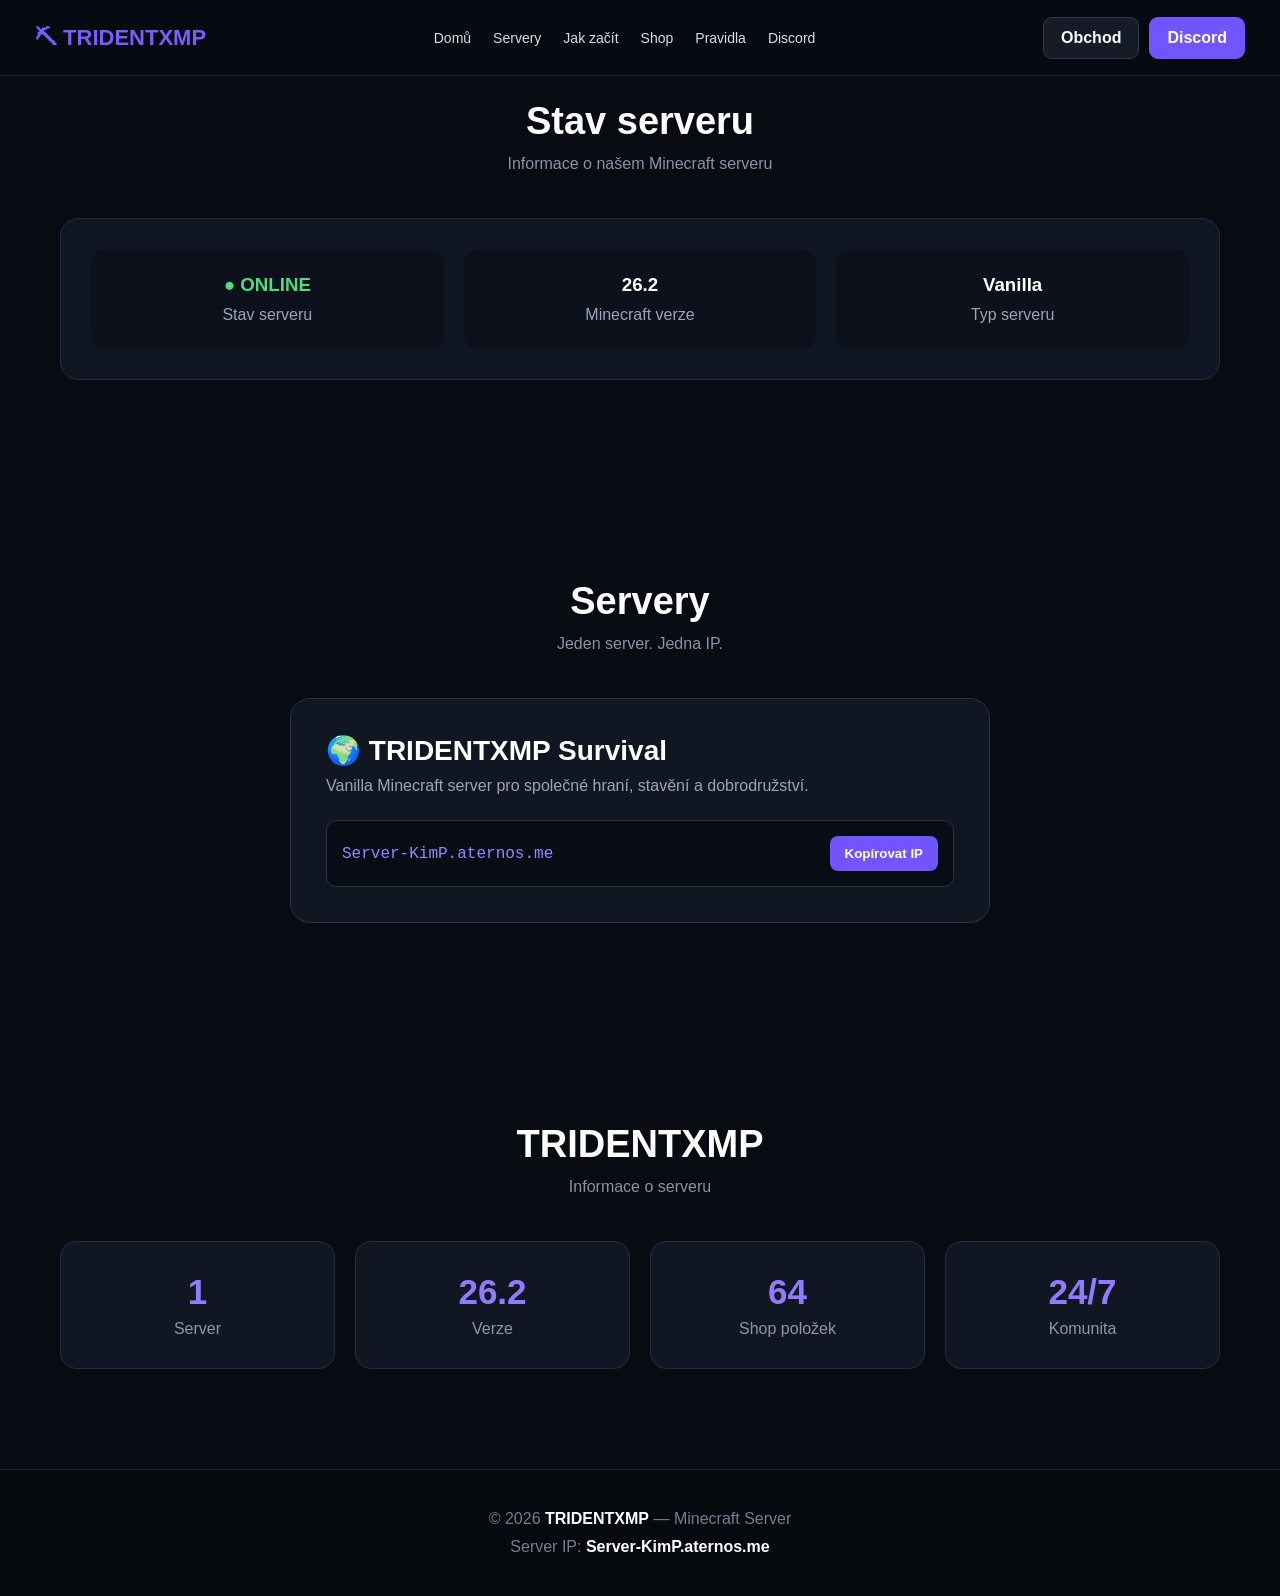
==== servers.html @ e26f3d1c "Add files via upload" ====
<!DOCTYPE html>
<!DOCTYPE html>

<html lang="cs">
<head>
<meta charset="utf-8"/>
<meta content="width=device-width, initial-scale=1.0" name="viewport"/>
<title>Servery | TRIDENTXMP Minecraft Server</title>

<link href="style.css" rel="stylesheet"/></head>
<body>
<!-- ================= HEADER ================= -->
<header>
<div class="navbar">
<div class="logo"><a href="index.html" style="color: inherit; text-decoration: none;">⛏ TRIDENTXMP</a></div>
<nav><a href="index.html">Domů</a><a href="servers.html">Servery</a><a href="start.html">Jak začít</a><a href="shop.html">Shop</a><a href="rules.html">Pravidla</a><a href="discord.html">Discord</a></nav>
<div class="buttons"><a class="btn" href="shop.html">Obchod</a><a class="btn btn-primary" href="https://discord.com/channels/1535264749510590484/1550774524423704678" rel="noopener noreferrer" target="_blank">Discord</a></div>
</div>
</header>
<!-- ================= HERO ================= -->

<!-- ================= STATUS ================= -->
<section>
<div class="section-title">
<h2>
            Stav serveru
        </h2>
<p>
            Informace o našem Minecraft serveru
        </p>
</div>
<div class="status-box">
<div class="status-item">
<h3 class="online">
                ● ONLINE
            </h3>
<p>
                Stav serveru
            </p>
</div>
<div class="status-item">
<h3>
                26.2
            </h3>
<p>
                Minecraft verze
            </p>
</div>
<div class="status-item">
<h3>
                Vanilla
            </h3>
<p>
                Typ serveru
            </p>
</div>
</div>
</section>
<!-- ================= SERVER ================= -->
<section id="servery">
<div class="section-title">
<h2>
            Servery
        </h2>
<p>
            Jeden server. Jedna IP.
        </p>
</div>
<div class="server-card">
<h3>
            🌍 TRIDENTXMP Survival
        </h3>
<p>
            Vanilla Minecraft server pro společné
            hraní, stavění a dobrodružství.
        </p>
<div class="ip-box">
<span class="ip" id="serverIP">
                Server-KimP.aternos.me
            </span>
<button class="copy-btn" onclick="copyIP()">
                Kopírovat IP
            </button>
</div>
</div>
</section>
<!-- ================= JAK SE PŘIPOJIT ================= -->

<!-- ================= STATISTIKY ================= -->
<section>
<div class="section-title">
<h2>
            TRIDENTXMP
        </h2>
<p>
            Informace o serveru
        </p>
</div>
<div class="stats">
<div class="stat">
<h3>
                1
            </h3>
<p>
                Server
            </p>
</div>
<div class="stat">
<h3>
                26.2
            </h3>
<p>
                Verze
            </p>
</div>
<div class="stat">
<h3>
                64
            </h3>
<p>
                Shop položek
            </p>
</div>
<div class="stat">
<h3>
                24/7
            </h3>
<p>
                Komunita
            </p>
</div>
</div>
</section>
<!-- ================= SHOP ================= -->

<!-- ================= PRAVIDLA ================= -->

<!-- ================= DISCORD ================= -->

<!-- ================= FOOTER ================= -->
<footer>
<p>
        © 2026
        <strong>TRIDENTXMP</strong>
        — Minecraft Server
    </p>
<p style="margin-top:10px;">

        Server IP:
        <strong>
            Server-KimP.aternos.me
        </strong>
</p>
</footer>
<!-- ================= JAVASCRIPT ================= -->

<script>
function copyIP() {
  const ip = "Server-KimP.aternos.me";
  if (navigator.clipboard && window.isSecureContext) {
    navigator.clipboard.writeText(ip).then(() => {
      const button = document.querySelector(".copy-btn");
      if (button) {
        button.textContent = "✓ Zkopírováno";
        setTimeout(() => button.textContent = "Kopírovat IP", 2000);
      }
    }).catch(() => window.prompt("Zkopíruj IP serveru:", ip));
  } else {
    window.prompt("Zkopíruj IP serveru:", ip);
  }
}
</script></body>
</html>
---- style.css ----
* {
            margin: 0;
            padding: 0;
            box-sizing: border-box;
            scroll-behavior: smooth;
        }

        body {
            font-family: Arial, Helvetica, sans-serif;
            background: #080b12;
            color: white;
        }

        /* ================= HEADER ================= */

        header {
            position: fixed;
            top: 0;
            left: 0;
            width: 100%;
            z-index: 1000;
            background: rgba(8, 11, 18, 0.95);
            border-bottom: 1px solid #202838;
            backdrop-filter: blur(10px);
        }

        .navbar {
            max-width: 1250px;
            height: 75px;
            margin: auto;
            padding: 0 20px;

            display: flex;
            align-items: center;
            justify-content: space-between;
        }

        .logo {
            color: #7c5cff;
            font-size: 22px;
            font-weight: bold;
        }

        nav {
            display: flex;
            gap: 22px;
        }

        nav a {
            color: #d8dce8;
            text-decoration: none;
            font-size: 14px;
            transition: 0.2s;
        }

        nav a:hover {
            color: #8d6cff;
        }

        .buttons {
            display: flex;
            gap: 10px;
        }

        .btn {
            padding: 11px 17px;
            border-radius: 9px;
            text-decoration: none;
            font-weight: bold;
            color: white;
            border: 1px solid #30394d;
            background: #151b27;
            transition: 0.2s;
        }

        .btn:hover {
            transform: translateY(-2px);
            border-color: #7c5cff;
        }

        .btn-primary {
            background: #7255ff;
            border-color: #7255ff;
        }

        /* ================= HERO ================= */

        .hero {
            min-height: 700px;
            padding: 170px 20px 100px;

            display: flex;
            align-items: center;
            justify-content: center;

            text-align: center;

            background:
                radial-gradient(
                    circle at 50% 20%,
                    rgba(114, 85, 255, 0.25),
                    transparent 35%
                ),
                linear-gradient(
                    180deg,
                    #0d1020,
                    #080b12
                );
        }

        .hero-content {
            max-width: 850px;
        }

        .hero h1 {
            font-size: 64px;
            margin-bottom: 20px;
        }

        .hero h1 span {
            color: #8567ff;
        }

        .hero p {
            color: #aeb6c8;
            font-size: 19px;
            line-height: 1.6;
            margin-bottom: 30px;
        }

        .hero-buttons {
            display: flex;
            justify-content: center;
            gap: 15px;
            flex-wrap: wrap;
        }

        /* ================= SECTIONS ================= */

        section {
            max-width: 1200px;
            margin: auto;
            padding: 100px 20px;
        }

        .section-title {
            text-align: center;
            margin-bottom: 45px;
        }

        .section-title h2 {
            font-size: 38px;
            margin-bottom: 12px;
        }

        .section-title p {
            color: #8992a6;
        }

        /* ================= STATUS ================= */

        .status-box {
            background: #111722;
            border: 1px solid #252e40;
            border-radius: 18px;

            padding: 30px;

            display: grid;
            grid-template-columns: repeat(3, 1fr);
            gap: 20px;
        }

        .status-item {
            text-align: center;

            padding: 25px;

            background: #0c111b;
            border-radius: 14px;
        }

        .status-item h3 {
            margin-bottom: 10px;
        }

        .online {
            color: #4ade80;
        }

        .status-item p {
            color: #9aa4b8;
        }

        /* ================= SERVER ================= */

        .server-card {
            max-width: 700px;
            margin: auto;

            background: #111722;
            border: 1px solid #293246;
            border-radius: 20px;

            padding: 35px;
        }

        .server-card h3 {
            font-size: 28px;
            margin-bottom: 10px;
        }

        .server-card p {
            color: #9ba5b8;
            margin-bottom: 25px;
        }

        .ip-box {
            display: flex;
            align-items: center;
            justify-content: space-between;

            gap: 10px;

            background: #080c14;
            border: 1px solid #293246;

            padding: 15px;
            border-radius: 10px;
        }

        .ip {
            font-family: monospace;
            font-size: 16px;
            color: #9b84ff;
            word-break: break-all;
        }

        .copy-btn {
            cursor: pointer;
            border: none;

            padding: 10px 15px;

            border-radius: 8px;

            background: #7255ff;
            color: white;

            font-weight: bold;
        }

        /* ================= JOIN ================= */

        .steps {
            display: grid;
            grid-template-columns: repeat(3, 1fr);
            gap: 20px;
        }

        .step {
            background: #111722;
            border: 1px solid #252e40;

            padding: 30px;

            border-radius: 16px;
        }

        .step-number {
            width: 45px;
            height: 45px;

            display: flex;
            align-items: center;
            justify-content: center;

            border-radius: 50%;

            background: #7255ff;

            margin-bottom: 20px;

            font-weight: bold;
        }

        .step h3 {
            margin-bottom: 10px;
        }

        .step p {
            color: #919bad;
            line-height: 1.6;
        }

        /* ================= STATS ================= */

        .stats {
            display: grid;
            grid-template-columns: repeat(4, 1fr);
            gap: 20px;
        }

        .stat {
            text-align: center;

            background: #111722;
            border: 1px solid #252e40;

            padding: 30px;

            border-radius: 16px;
        }

        .stat h3 {
            font-size: 35px;
            color: #927aff;

            margin-bottom: 8px;
        }

        .stat p {
            color: #8d97aa;
        }

        /* ================= SHOP ================= */

        .shop-grid {
            display: grid;
            grid-template-columns: repeat(2, 1fr);
            gap: 25px;
        }

        .shop-card {
            background: #111722;
            border: 1px solid #293246;

            border-radius: 20px;

            padding: 30px;

            transition: 0.2s;
        }

        .shop-card:hover {
            transform: translateY(-5px);
            border-color: #7255ff;
        }

        .shop-icon {
            font-size: 45px;
            margin-bottom: 15px;
        }

        .shop-card h3 {
            font-size: 25px;
            margin-bottom: 12px;
        }

        .shop-card p {
            color: #9ba5b8;
            line-height: 1.6;
        }

        .shop-price {
            margin-top: 20px;

            font-size: 19px;
            font-weight: bold;

            color: #fff;
        }

        .shop-time {
            margin-top: 10px;
            color: #a99aff;
        }

        /* ================= RULES ================= */

        .rules {
            display: grid;
            gap: 15px;

            max-width: 850px;
            margin: auto;
        }

        .rule {
            background: #111722;
            border: 1px solid #252e40;

            padding: 20px;

            border-radius: 12px;

            color: #c4cad6;
        }

        /* ================= DISCORD ================= */

        .discord-box {
            text-align: center;

            background:
                linear-gradient(
                    135deg,
                    #151326,
                    #111722
                );

            border: 1px solid #302b50;

            border-radius: 20px;

            padding: 55px 25px;
        }

        .discord-box h2 {
            font-size: 35px;
            margin-bottom: 15px;
        }

        .discord-box p {
            color: #9da6b9;
            margin-bottom: 25px;
        }

        /* ================= FOOTER ================= */

        footer {
            border-top: 1px solid #202838;

            background: #06090e;

            padding: 40px 20px;

            text-align: center;

            color: #747e91;
        }

        footer strong {
            color: white;
        }

        /* ================= RESPONSIVE ================= */

        @media (max-width: 900px) {

            nav {
                display: none;
            }

            .status-box,
            .steps,
            .stats {
                grid-template-columns: 1fr 1fr;
            }

            .hero h1 {
                font-size: 48px;
            }
        }

        @media (max-width: 600px) {

            .buttons {
                display: none;
            }

            .status-box,
            .steps,
            .stats,
            .shop-grid {
                grid-template-columns: 1fr;
            }

            .hero h1 {
                font-size: 38px;
            }

            .hero p {
                font-size: 16px;
            }

            .ip-box {
                flex-direction: column;
            }
        }
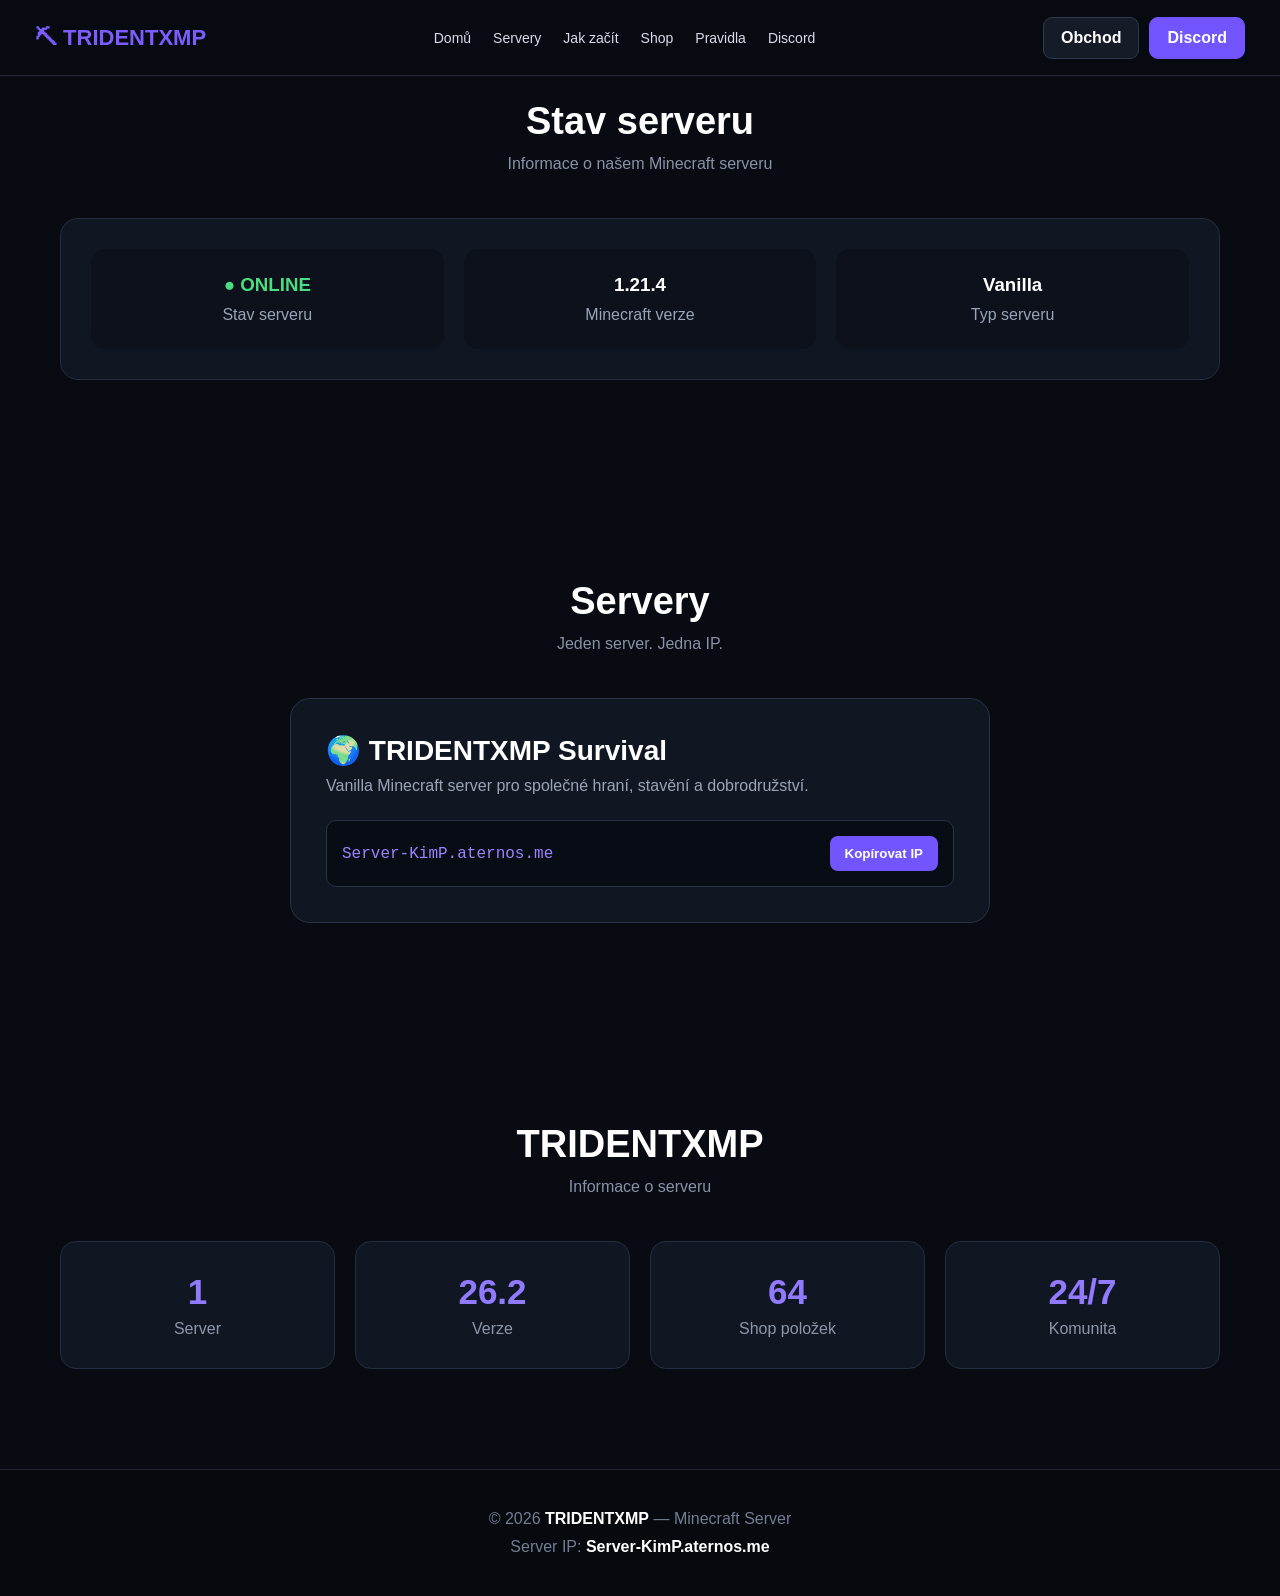
==== commit 79f1fe28: "Update servers.html" ====
--- a/servers.html
+++ b/servers.html
@@ -40,7 +40,7 @@
 </div>
 <div class="status-item">
 <h3>
-                26.2
+                1.21.4
             </h3>
 <p>
                 Minecraft verze
@@ -170,4 +170,4 @@
   }
 }
 </script></body>
-</html>+</html>
